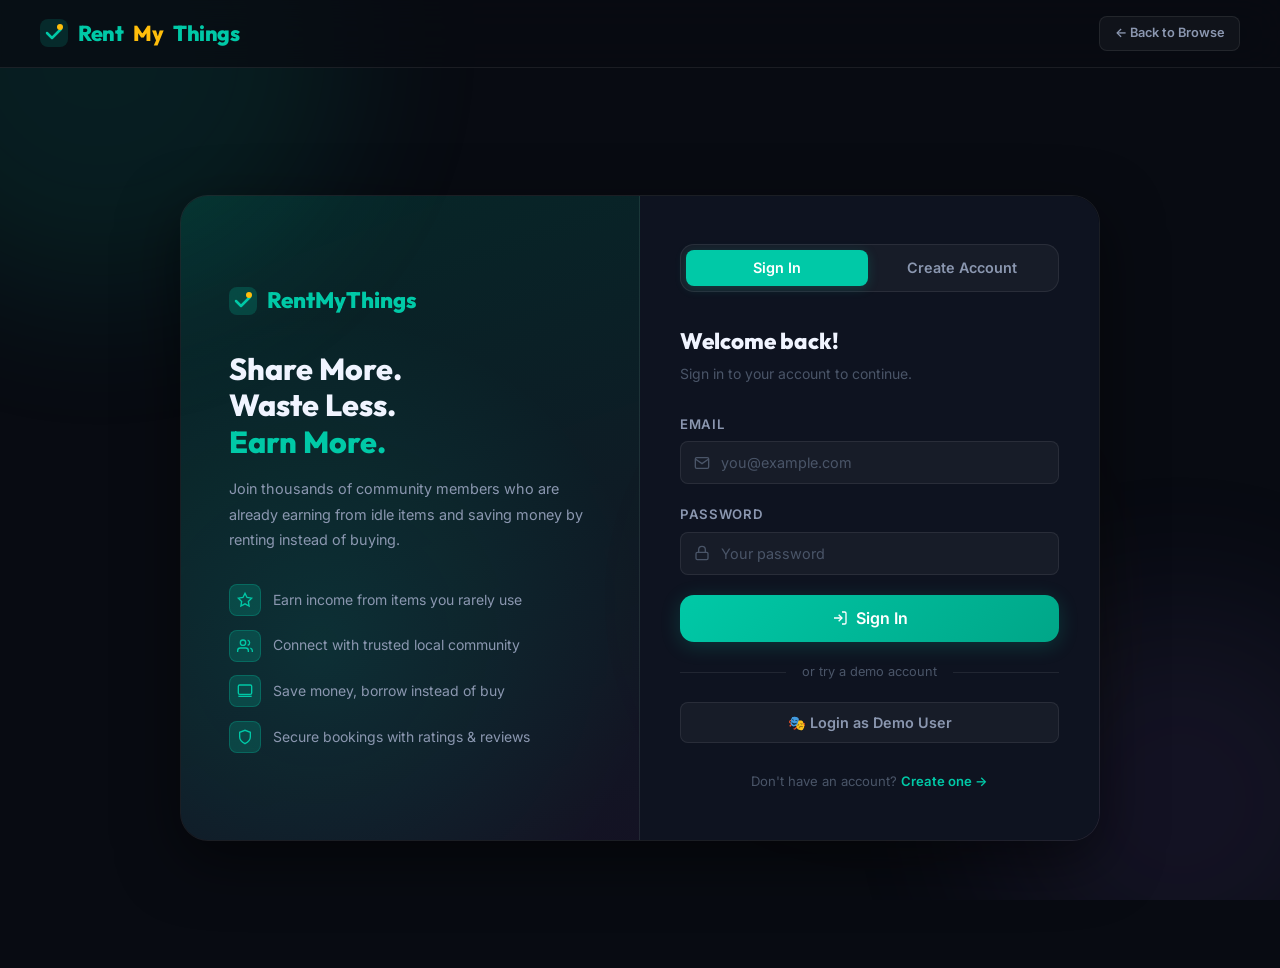
==== add-item.html @ c060cdc6 "add files" ====
<!DOCTYPE html>
<html lang="en">

<head>
    <meta charset="UTF-8" />
    <meta name="viewport" content="width=device-width,initial-scale=1.0" />
    <title>List an Item – RentMyThings</title>
    <meta name="description"
        content="List your item for rent on RentMyThings and start earning money from things you rarely use." />
    <link rel="stylesheet" href="main.css" />
    <style>
        .add-layout {
            display: grid;
            grid-template-columns: 1fr 340px;
            gap: 2.5rem;
            max-width: 1100px;
            margin: 0 auto;
            padding: 3rem 2.5rem;
            position: relative;
            z-index: 1;
        }

        .add-form-card {
            background: var(--bg-surface);
            border: 1px solid var(--border);
            border-radius: var(--radius-xl);
            padding: 2.5rem;
        }

        .form-section-title {
            font-family: 'Outfit', sans-serif;
            font-size: 1.1rem;
            font-weight: 800;
            margin-bottom: 1.25rem;
            padding-bottom: .75rem;
            border-bottom: 1px solid var(--border);
            display: flex;
            align-items: center;
            gap: .6rem;
        }

        .form-row {
            display: grid;
            grid-template-columns: 1fr 1fr;
            gap: 1rem;
        }

        /* Image upload */
        .upload-zone {
            border: 2px dashed var(--border);
            border-radius: var(--radius-lg);
            padding: 2.5rem;
            text-align: center;
            cursor: pointer;
            transition: var(--transition);
            background: rgba(255, 255, 255, .02);
        }

        .upload-zone:hover,
        .upload-zone.dragover {
            border-color: var(--primary);
            background: var(--primary-glow);
        }

        .upload-zone-icon {
            font-size: 2.5rem;
            margin-bottom: .75rem;
        }

        .upload-zone p {
            font-size: .875rem;
            color: var(--text-secondary);
            margin-bottom: .5rem;
        }

        .upload-zone span {
            font-size: .75rem;
            color: var(--text-muted);
        }

        #preview-img {
            width: 100%;
            height: 220px;
            object-fit: cover;
            border-radius: var(--radius-lg);
            border: 1px solid var(--border);
            margin-top: 1rem;
            display: none;
        }

        /* Tips sidebar */
        .tips-card {
            background: var(--bg-surface);
            border: 1px solid var(--border);
            border-radius: var(--radius-xl);
            padding: 1.75rem;
            position: sticky;
            top: 88px;
        }

        .tip-item {
            display: flex;
            gap: 1rem;
            align-items: flex-start;
            padding: .85rem 0;
            border-bottom: 1px solid var(--border);
        }

        .tip-item:last-child {
            border-bottom: none;
        }

        .tip-num {
            width: 28px;
            height: 28px;
            border-radius: 50%;
            background: var(--primary-glow);
            border: 1px solid rgba(0, 201, 167, .25);
            display: flex;
            align-items: center;
            justify-content: center;
            font-size: .75rem;
            font-weight: 800;
            color: var(--primary);
            flex-shrink: 0;
        }

        .tip-text strong {
            display: block;
            font-size: .875rem;
            margin-bottom: .2rem;
        }

        .tip-text span {
            font-size: .8rem;
            color: var(--text-muted);
        }

        .char-count {
            font-size: .75rem;
            color: var(--text-muted);
            text-align: right;
        }

        @media(max-width:900px) {
            .add-layout {
                grid-template-columns: 1fr
            }

            .tips-card {
                position: static
            }
        }

        @media(max-width:560px) {
            .form-row {
                grid-template-columns: 1fr
            }
        }
    </style>
</head>

<body>
    <div class="page-loader" id="page-loader">
        <div class="loader-ring"></div>
    </div>
    <div class="bg-blobs"><span></span><span></span><span></span></div>

    <!-- Navbar -->
    <nav class="navbar" id="navbar">
        <a href="index.html" class="nav-logo">
            <svg width="28" height="28" viewBox="0 0 28 28" fill="none">
                <rect width="28" height="28" rx="8" fill="rgba(0,201,167,0.15)" />
                <path d="M7 14l5 5 9-9" stroke="#00c9a7" stroke-width="2.5" stroke-linecap="round"
                    stroke-linejoin="round" />
                <circle cx="20" cy="8" r="3" fill="#ffbe0b" />
            </svg>
            Rent<span class="logo-dot">My</span>Things
        </a>
        <div class="nav-links">
            <a href="index.html">Browse</a>
            <a href="add-item.html" class="active">List an Item</a>
            <a href="dashboard.html">Dashboard</a>
        </div>
        <div class="nav-actions">
            <button class="nav-user-pill hidden" id="nav-user-pill" onclick="window.location.href='/dashboard.html'">
                <div class="nav-avatar"><span id="nav-avatar-initial">?</span></div>
                <span id="nav-user-name">User</span>
            </button>
            <button class="btn btn-ghost btn-sm hidden" id="nav-logout-btn" onclick="Auth.logout()">Logout</button>
            <a href="auth.html" class="btn btn-primary btn-sm" id="nav-login-btn">Sign In</a>
            <button class="hamburger" id="nav-hamburger"><span></span><span></span><span></span></button>
        </div>
    </nav>
    <div class="mobile-menu hidden" id="mobile-menu">
        <a href="index.html">Browse</a><a href="add-item.html">List an Item</a><a href="dashboard.html">Dashboard</a>
        <div style="height:1px;background:var(--border);margin:.5rem 0"></div>
        <a href="auth.html" id="mobile-login">Sign In</a>
        <button class="hidden" id="mobile-logout" onclick="Auth.logout()">Logout</button>
    </div>

    <!-- Page header -->
    <div style="position:relative;z-index:1;padding:3rem 2.5rem 0;max-width:1100px;margin:0 auto">
        <span class="section-label">Create Listing</span>
        <h1 class="section-title">List Your Item for <span class="highlight">Rent</span></h1>
        <p style="color:var(--text-secondary);margin-top:.5rem;font-size:.95rem">Fill in the details below to list your
            item and start earning.</p>
    </div>

    <div class="add-layout">
        <!-- Form -->
        <div class="add-form-card">
            <form id="add-item-form" onsubmit="handleSubmit(event)" novalidate>

                <!-- Basic Info -->
                <div class="form-section-title">
                    <svg width="18" height="18" viewBox="0 0 24 24" fill="none" stroke="var(--primary)"
                        stroke-width="2">
                        <circle cx="12" cy="12" r="10" />
                        <line x1="12" y1="8" x2="12" y2="12" />
                        <line x1="12" y1="16" x2="12.01" y2="16" />
                    </svg>
                    Basic Information
                </div>
                <div style="display:flex;flex-direction:column;gap:1.25rem;margin-bottom:2rem">
                    <div class="form-group">
                        <label class="form-label">Item Title *</label>
                        <input type="text" class="form-input" id="f-title"
                            placeholder="e.g. Sony A7III Camera with 50mm Lens" required maxlength="80"
                            oninput="document.getElementById('title-count').textContent = this.value.length + '/80'" />
                        <div class="char-count"><span id="title-count">0/80</span></div>
                    </div>
                    <div class="form-group">
                        <label class="form-label">Description *</label>
                        <textarea class="form-textarea" id="f-desc"
                            placeholder="Describe your item in detail — condition, included accessories, any restrictions on use…"
                            required maxlength="500"
                            oninput="document.getElementById('desc-count').textContent = this.value.length + '/500'"
                            style="min-height:130px"></textarea>
                        <div class="char-count"><span id="desc-count">0/500</span></div>
                    </div>
                    <div class="form-row">
                        <div class="form-group">
                            <label class="form-label">Category *</label>
                            <select class="form-select" id="f-category" required>
                                <option value="">Choose category…</option>
                                <option value="cameras">📸 Cameras</option>
                                <option value="tools">🔧 Power Tools</option>
                                <option value="camping">⛺ Camping Gear</option>
                                <option value="electronics">🎮 Electronics</option>
                                <option value="sports">🚴 Sports</option>
                                <option value="music">🎸 Music</option>
                                <option value="vehicles">🚗 Vehicles</option>
                                <option value="kitchen">🍳 Kitchen</option>
                            </select>
                        </div>
                        <div class="form-group">
                            <label class="form-label">Condition *</label>
                            <select class="form-select" id="f-condition" required>
                                <option value="">Select condition…</option>
                                <option value="Excellent">🌟 Excellent – Like new</option>
                                <option value="Good">👍 Good – Minor wear</option>
                                <option value="Fair">⚠️ Fair – Visible wear but functional</option>
                            </select>
                        </div>
                    </div>
                </div>

                <!-- Pricing & Location -->
                <div class="form-section-title">
                    <svg width="18" height="18" viewBox="0 0 24 24" fill="none" stroke="var(--primary)"
                        stroke-width="2">
                        <line x1="12" y1="1" x2="12" y2="23" />
                        <path d="M17 5H9.5a3.5 3.5 0 0 0 0 7h5a3.5 3.5 0 0 1 0 7H6" />
                    </svg>
                    Pricing & Location
                </div>
                <div style="display:flex;flex-direction:column;gap:1.25rem;margin-bottom:2rem">
                    <div class="form-row">
                        <div class="form-group">
                            <label class="form-label">Rental Price per Day (₹) *</label>
                            <input type="number" class="form-input" id="f-price" placeholder="e.g. 500" min="1"
                                required />
                            <span class="form-hint">Set a competitive daily rate. You can always change it later.</span>
                        </div>
                        <div class="form-group">
                            <label class="form-label">Your Location *</label>
                            <input type="text" class="form-input" id="f-location"
                                placeholder="City or area (e.g. Bangalore)" required />
                        </div>
                    </div>
                </div>

                <!-- Image -->
                <div class="form-section-title">
                    <svg width="18" height="18" viewBox="0 0 24 24" fill="none" stroke="var(--primary)"
                        stroke-width="2">
                        <rect x="3" y="3" width="18" height="18" rx="2" />
                        <circle cx="8.5" cy="8.5" r="1.5" />
                        <polyline points="21 15 16 10 5 21" />
                    </svg>
                    Item Photo
                </div>
                <div class="upload-zone" id="upload-zone" onclick="document.getElementById('f-image').click()"
                    ondragover="e=>{e.preventDefault();this.classList.add('dragover')}"
                    ondragleave="this.classList.remove('dragover')" ondrop="handleDrop(event)">
                    <div class="upload-zone-icon">📷</div>
                    <p><strong>Click to upload</strong> or drag and drop</p>
                    <span>PNG, JPG, WEBP up to 5MB</span>
                </div>
                <input type="file" id="f-image" accept="image/*" style="display:none"
                    onchange="handleImageSelect(event)" />
                <img id="preview-img" alt="Preview" />

                <!-- Or use URL -->
                <div style="margin-top:1rem">
                    <div class="form-group">
                        <label class="form-label">Or paste an image URL</label>
                        <input type="url" class="form-input" id="f-image-url" placeholder="https://…"
                            oninput="previewFromUrl(this.value)" />
                    </div>
                </div>

                <div style="margin-top:2rem;display:flex;gap:1rem;align-items:center;flex-wrap:wrap">
                    <button type="submit" class="btn btn-primary btn-lg" id="submit-btn">
                        <svg width="18" height="18" viewBox="0 0 24 24" fill="none" stroke="currentColor"
                            stroke-width="2">
                            <path d="M22 11.08V12a10 10 0 1 1-5.93-9.14" />
                            <polyline points="22 4 12 14.01 9 11.01" />
                        </svg>
                        Publish Listing
                    </button>
                    <a href="index.html" class="btn btn-ghost">Cancel</a>
                </div>
            </form>
        </div>

        <!-- Tips sidebar -->
        <div class="tips-card">
            <h3 style="font-family:'Outfit',sans-serif;font-size:1.1rem;font-weight:800;margin-bottom:1rem">
                💡 Tips for Great Listings
            </h3>
            <div class="tip-item">
                <div class="tip-num">1</div>
                <div class="tip-text"><strong>Add a clear photo</strong><span>Items with high-quality photos get 3× more
                        bookings.</span></div>
            </div>
            <div class="tip-item">
                <div class="tip-num">2</div>
                <div class="tip-text"><strong>Describe thoroughly</strong><span>Include all accessories, usage notes and
                        any restrictions.</span></div>
            </div>
            <div class="tip-item">
                <div class="tip-num">3</div>
                <div class="tip-text"><strong>Price competitively</strong><span>Aim for 3–5% of the item's market value
                        per day.</span></div>
            </div>
            <div class="tip-item">
                <div class="tip-num">4</div>
                <div class="tip-text"><strong>Keep location accurate</strong><span>Renters search by city — be specific
                        about your area.</span></div>
            </div>
            <div class="tip-item">
                <div class="tip-num">5</div>
                <div class="tip-text"><strong>Respond quickly</strong><span>Owners who respond within 1 hour get more
                        bookings.</span></div>
            </div>

            <div class="divider"></div>
            <div
                style="background:var(--primary-glow);border:1px solid rgba(0,201,167,.2);border-radius:var(--radius-md);padding:1rem;font-size:.8rem;color:var(--text-secondary)">
                <strong style="color:var(--primary);display:block;margin-bottom:.35rem">💰 Earning Potential</strong>
                A camera rented 3 days/month at ₹800/day earns ₹28,800/year!
            </div>
        </div>
    </div>

    <div id="toast-container"></div>
    <script src="utils.js"></script>
    <script>
        document.addEventListener('DOMContentLoaded', () => {
            initNavbar();
            if (!Auth.isLoggedIn()) { window.location.href = '/auth.html?redirect=/add-item.html'; return; }

            // Prefill location if user has profile
            const user = Auth.getUser();
            setTimeout(hideLoader, 300);
        });

        function handleImageSelect(e) {
            const file = e.target.files[0];
            if (!file) return;
            const reader = new FileReader();
            reader.onload = ev => {
                const img = document.getElementById('preview-img');
                img.src = ev.target.result;
                img.style.display = 'block';
            };
            reader.readAsDataURL(file);
        }

        function handleDrop(e) {
            e.preventDefault();
            document.getElementById('upload-zone').classList.remove('dragover');
            const file = e.dataTransfer.files[0];
            if (!file || !file.type.startsWith('image/')) { toast('Please drop an image file', 'warning'); return; }
            const reader = new FileReader();
            reader.onload = ev => {
                const img = document.getElementById('preview-img');
                img.src = ev.target.result;
                img.style.display = 'block';
            };
            reader.readAsDataURL(file);
        }

        function previewFromUrl(url) {
            const img = document.getElementById('preview-img');
            if (!url) { img.style.display = 'none'; return; }
            img.src = url;
            img.style.display = 'block';
            img.onerror = () => { img.style.display = 'none'; };
        }

        function handleSubmit(e) {
            e.preventDefault();
            const title = document.getElementById('f-title').value.trim();
            const desc = document.getElementById('f-desc').value.trim();
            const category = document.getElementById('f-category').value;
            const condition = document.getElementById('f-condition').value;
            const price = parseInt(document.getElementById('f-price').value);
            const location = document.getElementById('f-location').value.trim();
            const imgUrl = document.getElementById('f-image-url').value.trim() ||
                document.getElementById('preview-img').src ||
                'https://images.unsplash.com/photo-1558618666-fcd25c85cd64?w=600&q=80';
            const previewVisible = document.getElementById('preview-img').style.display !== 'none';

            if (!title || !desc || !category || !condition || !price || !location) {
                toast('Please fill in all required fields', 'warning'); return;
            }

            const btn = document.getElementById('submit-btn');
            btn.disabled = true; btn.textContent = 'Publishing…';

            const user = Auth.getUser();
            setTimeout(() => {
                MockDB.createItem({
                    owner_id: user._id,
                    title, description: desc, category, condition,
                    price_per_day: price, location,
                    image_url: previewVisible ? document.getElementById('preview-img').src : (imgUrl || 'https://images.unsplash.com/photo-1558618666-fcd25c85cd64?w=600&q=80')
                });
                toast('Your listing is live! 🎉', 'success');
                setTimeout(() => { window.location.href = '/dashboard.html'; }, 1000);
            }, 700);
        }
    </script>
</body>

</html>
---- main.css ----
/* ====================================================
   RentMyThings – Global Design System
   Dark Mode | Glassmorphism | Teal + Amber
   ==================================================== */

@import url('https://fonts.googleapis.com/css2?family=Inter:wght@300;400;500;600;700;800;900&family=Outfit:wght@400;600;700;800&display=swap');

:root {
  --bg-base:        #080b12;
  --bg-surface:     #0e1320;
  --bg-card:        rgba(255,255,255,0.04);
  --bg-card-hover:  rgba(255,255,255,0.07);
  --border:         rgba(255,255,255,0.08);
  --border-hover:   rgba(0,201,167,0.4);
  --primary:        #00c9a7;
  --primary-dark:   #00a688;
  --primary-glow:   rgba(0,201,167,0.2);
  --secondary:      #ffbe0b;
  --secondary-dark: #e5a800;
  --accent:         #7c5cbf;
  --text-primary:   #f0f4ff;
  --text-secondary: #8b97b0;
  --text-muted:     #4a5568;
  --success:        #22c55e;
  --warning:        #f59e0b;
  --danger:         #ef4444;
  --info:           #3b82f6;
  --radius-sm:      8px;
  --radius-md:      14px;
  --radius-lg:      20px;
  --radius-xl:      28px;
  --radius-full:    9999px;
  --shadow-glow:    0 0 30px rgba(0,201,167,0.15);
  --shadow-card:    0 8px 32px rgba(0,0,0,0.4);
  --shadow-float:   0 20px 60px rgba(0,0,0,0.5);
  --transition:     0.25s cubic-bezier(0.4,0,0.2,1);
  --transition-slow:0.4s cubic-bezier(0.4,0,0.2,1);
}

*,*::before,*::after{box-sizing:border-box;margin:0;padding:0}
html{scroll-behavior:smooth}
body{font-family:'Inter',sans-serif;background:var(--bg-base);color:var(--text-primary);line-height:1.6;min-height:100vh;overflow-x:hidden}
a{text-decoration:none;color:inherit}
img{display:block;max-width:100%;object-fit:cover}
button{cursor:pointer;border:none;outline:none;font-family:'Inter',sans-serif}
input,textarea,select{font-family:'Inter',sans-serif;outline:none}
ul,ol{list-style:none}

::-webkit-scrollbar{width:6px}
::-webkit-scrollbar-track{background:var(--bg-surface)}
::-webkit-scrollbar-thumb{background:var(--primary);border-radius:999px}

/* Background blobs */
.bg-blobs{position:fixed;inset:0;z-index:0;pointer-events:none;overflow:hidden}
.bg-blobs span{position:absolute;border-radius:50%;filter:blur(80px);opacity:.1;animation:blobFloat 12s ease-in-out infinite alternate}
.bg-blobs span:nth-child(1){width:500px;height:500px;background:var(--primary);top:-200px;left:-150px}
.bg-blobs span:nth-child(2){width:400px;height:400px;background:var(--accent);bottom:-100px;right:-100px;animation-delay:-4s}
.bg-blobs span:nth-child(3){width:300px;height:300px;background:var(--secondary);top:50%;right:20%;animation-delay:-8s}
@keyframes blobFloat{0%{transform:translate(0,0) scale(1)}100%{transform:translate(30px,40px) scale(1.1)}}

/* Navbar */
.navbar{position:sticky;top:0;z-index:100;display:flex;align-items:center;justify-content:space-between;padding:0 2.5rem;height:68px;background:rgba(8,11,18,.75);backdrop-filter:blur(20px);border-bottom:1px solid var(--border);transition:var(--transition)}
.navbar.scrolled{background:rgba(8,11,18,.95);box-shadow:var(--shadow-card)}
.nav-logo{display:flex;align-items:center;gap:10px;font-family:'Outfit',sans-serif;font-size:1.35rem;font-weight:800;color:var(--primary);letter-spacing:-.5px}
.logo-dot{color:var(--secondary)}
.nav-links{display:flex;align-items:center;gap:.25rem}
.nav-links a,.nav-links button{padding:.5rem 1rem;color:var(--text-secondary);font-size:.9rem;font-weight:500;border-radius:var(--radius-sm);transition:var(--transition);background:transparent}
.nav-links a:hover,.nav-links button:hover{color:var(--text-primary);background:var(--bg-card)}
.nav-links a.active{color:var(--primary)}
.nav-actions{display:flex;align-items:center;gap:.75rem}
.nav-user-pill{display:flex;align-items:center;gap:.6rem;padding:.35rem 1rem .35rem .35rem;background:var(--bg-card);border:1px solid var(--border);border-radius:var(--radius-full);font-size:.875rem;font-weight:500;cursor:pointer;transition:var(--transition)}
.nav-user-pill:hover{border-color:var(--border-hover);background:var(--bg-card-hover)}
.nav-avatar{width:32px;height:32px;border-radius:50%;background:linear-gradient(135deg,var(--primary),var(--accent));display:flex;align-items:center;justify-content:center;font-weight:700;font-size:.85rem;color:#fff;overflow:hidden;flex-shrink:0}
.nav-avatar img{width:100%;height:100%;object-fit:cover}
.hamburger{display:none;flex-direction:column;gap:5px;background:none;padding:4px}
.hamburger span{width:24px;height:2px;background:var(--text-primary);border-radius:2px;transition:var(--transition)}

/* Buttons */
.btn{display:inline-flex;align-items:center;justify-content:center;gap:.5rem;padding:.65rem 1.5rem;font-size:.9rem;font-weight:600;border-radius:var(--radius-sm);transition:var(--transition);white-space:nowrap;position:relative;overflow:hidden}
.btn-primary{background:linear-gradient(135deg,var(--primary),var(--primary-dark));color:#fff;box-shadow:0 4px 20px var(--primary-glow)}
.btn-primary:hover{box-shadow:0 6px 30px rgba(0,201,167,.35);transform:translateY(-1px)}
.btn-secondary{background:linear-gradient(135deg,var(--secondary),var(--secondary-dark));color:#000;box-shadow:0 4px 20px rgba(255,190,11,.2)}
.btn-secondary:hover{transform:translateY(-1px)}
.btn-outline{background:transparent;color:var(--primary);border:1px solid var(--primary)}
.btn-outline:hover{background:var(--primary-glow);transform:translateY(-1px)}
.btn-ghost{background:var(--bg-card);color:var(--text-secondary);border:1px solid var(--border)}
.btn-ghost:hover{color:var(--text-primary);border-color:var(--border-hover);background:var(--bg-card-hover)}
.btn-danger{background:rgba(239,68,68,.15);color:var(--danger);border:1px solid rgba(239,68,68,.3)}
.btn-danger:hover{background:rgba(239,68,68,.25)}
.btn-sm{padding:.4rem .9rem;font-size:.8rem}
.btn-lg{padding:.85rem 2rem;font-size:1rem;border-radius:var(--radius-md)}
.btn-icon{padding:.6rem;border-radius:var(--radius-sm)}
.btn[disabled]{opacity:.45;cursor:not-allowed}

/* Cards */
.card{background:var(--bg-card);border:1px solid var(--border);border-radius:var(--radius-lg);backdrop-filter:blur(12px);transition:var(--transition)}
.card:hover{border-color:rgba(255,255,255,.14);background:var(--bg-card-hover)}
.card-glow:hover{box-shadow:var(--shadow-glow);border-color:var(--border-hover)}

/* Forms */
.form-group{display:flex;flex-direction:column;gap:.4rem}
.form-label{font-size:.825rem;font-weight:600;color:var(--text-secondary);text-transform:uppercase;letter-spacing:.05em}
.form-input,.form-select,.form-textarea{width:100%;padding:.75rem 1rem;background:rgba(255,255,255,.04);border:1px solid var(--border);border-radius:var(--radius-sm);color:var(--text-primary);font-size:.9rem;transition:var(--transition)}
.form-input:focus,.form-select:focus,.form-textarea:focus{border-color:var(--primary);background:rgba(0,201,167,.05);box-shadow:0 0 0 3px var(--primary-glow)}
.form-input::placeholder{color:var(--text-muted)}
.form-select{appearance:none;cursor:pointer}
.form-select option{background:var(--bg-surface);color:var(--text-primary)}
.form-textarea{resize:vertical;min-height:110px}
.form-error{font-size:.8rem;color:var(--danger);margin-top:.2rem}
.form-hint{font-size:.8rem;color:var(--text-muted)}

/* Item Cards */
.item-card{background:var(--bg-card);border:1px solid var(--border);border-radius:var(--radius-lg);overflow:hidden;transition:var(--transition-slow);cursor:pointer;position:relative}
.item-card:hover{transform:translateY(-6px);border-color:var(--border-hover);box-shadow:0 20px 50px rgba(0,0,0,.5),var(--shadow-glow)}
.item-card-img-wrap{overflow:hidden;height:200px;position:relative}
.item-card-img{width:100%;height:200px;object-fit:cover;transition:var(--transition-slow)}
.item-card:hover .item-card-img{transform:scale(1.04)}
.item-card-badge{position:absolute;top:12px;left:12px;padding:.3rem .7rem;background:rgba(0,0,0,.65);backdrop-filter:blur(8px);border-radius:var(--radius-full);font-size:.72rem;font-weight:600;color:var(--primary);border:1px solid rgba(0,201,167,.3);text-transform:uppercase;letter-spacing:.05em}
.item-card-body{padding:1.2rem}
.item-card-title{font-size:1rem;font-weight:700;color:var(--text-primary);margin-bottom:.4rem;white-space:nowrap;overflow:hidden;text-overflow:ellipsis}
.item-card-meta{display:flex;align-items:center;gap:.5rem;font-size:.8rem;color:var(--text-secondary);margin-bottom:.8rem}
.item-card-footer{display:flex;align-items:center;justify-content:space-between;padding-top:.8rem;border-top:1px solid var(--border)}
.item-price{font-family:'Outfit',sans-serif;font-size:1.15rem;font-weight:800;color:var(--secondary)}
.item-price span{font-size:.75rem;font-weight:400;color:var(--text-secondary)}

/* Stars & ratings */
.stars{display:flex;align-items:center;gap:2px}
.star-filled{color:var(--secondary)}
.star-empty{color:var(--text-muted)}
.rating-count{font-size:.78rem;color:var(--text-muted);margin-left:4px}

/* Badges */
.badge{display:inline-flex;align-items:center;gap:4px;padding:.25rem .7rem;border-radius:var(--radius-full);font-size:.75rem;font-weight:600;text-transform:uppercase;letter-spacing:.05em}
.badge-primary{background:var(--primary-glow);color:var(--primary);border:1px solid rgba(0,201,167,.25)}
.badge-secondary{background:rgba(255,190,11,.15);color:var(--secondary);border:1px solid rgba(255,190,11,.25)}
.badge-success{background:rgba(34,197,94,.12);color:var(--success);border:1px solid rgba(34,197,94,.25)}
.badge-danger{background:rgba(239,68,68,.12);color:var(--danger);border:1px solid rgba(239,68,68,.25)}
.badge-warning{background:rgba(245,158,11,.12);color:var(--warning);border:1px solid rgba(245,158,11,.25)}
.badge-muted{background:rgba(255,255,255,.05);color:var(--text-secondary);border:1px solid var(--border)}

/* Sections & layout */
.section{padding:5rem 2.5rem;position:relative;z-index:1}
.section-sm{padding:3rem 2.5rem}
.container{max-width:1200px;margin:0 auto}
.section-header{text-align:center;margin-bottom:3rem}
.section-label{display:inline-block;font-size:.78rem;font-weight:700;color:var(--primary);text-transform:uppercase;letter-spacing:.12em;margin-bottom:.75rem}
.section-title{font-family:'Outfit',sans-serif;font-size:clamp(1.8rem,3vw,2.4rem);font-weight:800;line-height:1.2;margin-bottom:.75rem}
.section-title .highlight{background:linear-gradient(135deg,var(--primary),var(--secondary));-webkit-background-clip:text;-webkit-text-fill-color:transparent;background-clip:text}
.section-sub{color:var(--text-secondary);font-size:1.05rem;max-width:560px;margin:0 auto}
.grid-2{display:grid;grid-template-columns:repeat(2,1fr);gap:1.5rem}
.grid-3{display:grid;grid-template-columns:repeat(3,1fr);gap:1.5rem}
.grid-4{display:grid;grid-template-columns:repeat(4,1fr);gap:1.5rem}
.grid-auto{display:grid;grid-template-columns:repeat(auto-fill,minmax(280px,1fr));gap:1.5rem}
.divider{height:1px;background:linear-gradient(to right,transparent,var(--border),transparent);margin:2rem 0}

/* Tabs */
.tabs{display:flex;gap:.25rem;background:var(--bg-card);border:1px solid var(--border);border-radius:var(--radius-md);padding:.3rem}
.tab-btn{flex:1;padding:.6rem 1rem;background:transparent;color:var(--text-secondary);font-size:.875rem;font-weight:600;border-radius:var(--radius-sm);transition:var(--transition);white-space:nowrap}
.tab-btn:hover{color:var(--text-primary);background:rgba(255,255,255,.05)}
.tab-btn.active{background:var(--primary);color:#fff;box-shadow:0 2px 12px var(--primary-glow)}
.tab-panel{display:none}
.tab-panel.active{display:block;animation:fadeIn .3s ease}
@keyframes fadeIn{from{opacity:0;transform:translateY(8px)}to{opacity:1;transform:translateY(0)}}

/* Toast */
#toast-container{position:fixed;bottom:2rem;right:2rem;display:flex;flex-direction:column;gap:.75rem;z-index:9999;pointer-events:none}
.toast{display:flex;align-items:center;gap:.75rem;padding:.9rem 1.25rem;background:var(--bg-surface);border:1px solid var(--border);border-radius:var(--radius-md);backdrop-filter:blur(20px);box-shadow:var(--shadow-float);font-size:.875rem;font-weight:500;min-width:280px;pointer-events:all;animation:toastIn .35s cubic-bezier(.4,0,.2,1)}
.toast.out{animation:toastOut .35s cubic-bezier(.4,0,.2,1) forwards}
.toast-success{border-left:3px solid var(--success)}
.toast-error{border-left:3px solid var(--danger)}
.toast-info{border-left:3px solid var(--info)}
.toast-warning{border-left:3px solid var(--warning)}
@keyframes toastIn{from{opacity:0;transform:translateX(40px)}to{opacity:1;transform:translateX(0)}}
@keyframes toastOut{to{opacity:0;transform:translateX(40px)}}

/* Modal */
.modal-backdrop{position:fixed;inset:0;z-index:1000;background:rgba(0,0,0,.75);backdrop-filter:blur(6px);display:flex;align-items:center;justify-content:center;padding:1rem;animation:fadeIn .2s ease}
.modal-backdrop.hidden{display:none}
.modal{background:var(--bg-surface);border:1px solid var(--border);border-radius:var(--radius-xl);padding:2rem;width:100%;max-width:480px;box-shadow:var(--shadow-float);animation:slideUp .3s cubic-bezier(.4,0,.2,1)}
@keyframes slideUp{from{opacity:0;transform:translateY(30px)}to{opacity:1;transform:translateY(0)}}
.modal-header{display:flex;align-items:center;justify-content:space-between;margin-bottom:1.5rem}
.modal-title{font-family:'Outfit',sans-serif;font-size:1.3rem;font-weight:700}
.modal-close{background:var(--bg-card);border:1px solid var(--border);color:var(--text-secondary);width:32px;height:32px;border-radius:50%;display:flex;align-items:center;justify-content:center;transition:var(--transition)}
.modal-close:hover{color:var(--text-primary);background:rgba(255,255,255,.1)}

/* Avatar */
.avatar{border-radius:50%;object-fit:cover;background:linear-gradient(135deg,var(--primary),var(--accent));display:flex;align-items:center;justify-content:center;font-weight:700;color:#fff;flex-shrink:0}
.avatar-sm{width:36px;height:36px;font-size:.9rem}
.avatar-md{width:48px;height:48px;font-size:1.1rem}
.avatar-lg{width:72px;height:72px;font-size:1.5rem}
.avatar-xl{width:100px;height:100px;font-size:2rem}

/* Skeleton */
.skeleton{background:linear-gradient(90deg,var(--bg-card) 25%,rgba(255,255,255,.07) 50%,var(--bg-card) 75%);background-size:200% 100%;animation:skeleton 1.4s ease infinite;border-radius:var(--radius-sm)}
@keyframes skeleton{0%{background-position:200% 0}100%{background-position:-200% 0}}

/* Empty state */
.empty-state{text-align:center;padding:4rem 2rem;display:flex;flex-direction:column;align-items:center;gap:1rem}
.empty-state svg{opacity:.25}
.empty-state h3{font-size:1.1rem;font-weight:600;color:var(--text-secondary)}
.empty-state p{font-size:.875rem;color:var(--text-muted);max-width:300px}

/* Footer */
.footer{position:relative;z-index:1;background:var(--bg-surface);border-top:1px solid var(--border);padding:3rem 2.5rem}
.footer-grid{display:grid;grid-template-columns:2fr 1fr 1fr 1fr;gap:3rem;max-width:1200px;margin:0 auto}
.footer-brand p{color:var(--text-secondary);font-size:.875rem;margin-top:.75rem;max-width:260px}
.footer-col h4{font-weight:700;font-size:.875rem;text-transform:uppercase;letter-spacing:.08em;color:var(--text-secondary);margin-bottom:1rem}
.footer-col a{display:block;color:var(--text-muted);font-size:.875rem;margin-bottom:.6rem;transition:var(--transition)}
.footer-col a:hover{color:var(--primary);padding-left:4px}
.footer-bottom{max-width:1200px;margin:2rem auto 0;padding-top:1.5rem;border-top:1px solid var(--border);display:flex;align-items:center;justify-content:space-between;font-size:.8rem;color:var(--text-muted)}

/* Page loader */
.page-loader{position:fixed;inset:0;z-index:9999;background:var(--bg-base);display:flex;align-items:center;justify-content:center;transition:opacity .4s ease}
.page-loader.hidden{opacity:0;pointer-events:none}
.loader-ring{width:48px;height:48px;border:3px solid var(--border);border-top-color:var(--primary);border-radius:50%;animation:spin .8s linear infinite}
@keyframes spin{to{transform:rotate(360deg)}}

/* Search bar */
.search-bar{display:flex;align-items:stretch;background:rgba(255,255,255,.05);border:1px solid var(--border);border-radius:var(--radius-lg);overflow:hidden;transition:var(--transition)}
.search-bar:focus-within{border-color:var(--primary);box-shadow:0 0 0 3px var(--primary-glow)}
.search-bar input,.search-bar select{background:transparent;border:none;padding:.85rem 1rem;color:var(--text-primary);font-size:.9rem}
.search-bar .divider-v{width:1px;background:var(--border);align-self:stretch;margin:.5rem 0}
.search-bar input{flex:1;min-width:0}
.search-bar select{color:var(--text-secondary);min-width:140px;cursor:pointer}
.search-bar select option{background:var(--bg-surface)}
.search-bar .search-btn{background:var(--primary);color:#fff;font-weight:600;font-size:.9rem;padding:0 1.5rem;transition:var(--transition);display:flex;align-items:center;gap:.5rem}
.search-bar .search-btn:hover{background:var(--primary-dark)}

/* Status pills */
.status-pill{display:inline-flex;align-items:center;gap:5px;padding:.3rem .8rem;border-radius:var(--radius-full);font-size:.75rem;font-weight:700;text-transform:uppercase;letter-spacing:.05em}
.status-pill::before{content:'';width:6px;height:6px;border-radius:50%}
.status-pending{background:rgba(245,158,11,.12);color:var(--warning)}
.status-pending::before{background:var(--warning)}
.status-approved{background:rgba(34,197,94,.12);color:var(--success)}
.status-approved::before{background:var(--success)}
.status-rejected{background:rgba(239,68,68,.12);color:var(--danger)}
.status-rejected::before{background:var(--danger)}
.status-completed{background:rgba(59,130,246,.12);color:var(--info)}
.status-completed::before{background:var(--info)}

/* Utility */
.hidden{display:none!important}
.sr-only{position:absolute;width:1px;height:1px;overflow:hidden;clip:rect(0,0,0,0)}
.flex{display:flex}
.flex-col{display:flex;flex-direction:column}
.items-center{align-items:center}
.justify-between{justify-content:space-between}
.justify-center{justify-content:center}
.gap-1{gap:.5rem}.gap-2{gap:1rem}.gap-3{gap:1.5rem}
.w-full{width:100%}
.text-center{text-align:center}
.text-primary-color{color:var(--primary)!important}
.text-secondary-color{color:var(--secondary)!important}
.text-muted{color:var(--text-muted)!important}
.font-bold{font-weight:700}
.mt-1{margin-top:.5rem}.mt-2{margin-top:1rem}.mt-3{margin-top:1.5rem}.mt-4{margin-top:2rem}
.mb-1{margin-bottom:.5rem}.mb-2{margin-bottom:1rem}.mb-3{margin-bottom:1.5rem}
.p-2{padding:1rem}.p-3{padding:1.5rem}.p-4{padding:2rem}
.rounded{border-radius:var(--radius-sm)}.rounded-lg{border-radius:var(--radius-lg)}
.overflow-hidden{overflow:hidden}
.truncate{white-space:nowrap;overflow:hidden;text-overflow:ellipsis}
.pointer{cursor:pointer}
.relative{position:relative}

/* Responsive */
@media(max-width:1024px){.grid-4{grid-template-columns:repeat(2,1fr)}.footer-grid{grid-template-columns:1fr 1fr;gap:2rem}}
@media(max-width:768px){
  .navbar{padding:0 1.25rem}
  .nav-links{display:none}
  .hamburger{display:flex}
  .mobile-menu{position:fixed;top:68px;left:0;right:0;z-index:99;background:rgba(8,11,18,.97);backdrop-filter:blur(20px);border-bottom:1px solid var(--border);padding:1.5rem;display:flex;flex-direction:column;gap:.5rem;animation:slideDown .25s ease}
  .mobile-menu a,.mobile-menu button{display:block;padding:.75rem 1rem;color:var(--text-secondary);font-size:.95rem;font-weight:500;border-radius:var(--radius-sm);transition:var(--transition);background:transparent;width:100%;text-align:left}
  .mobile-menu a:hover,.mobile-menu button:hover{color:var(--text-primary);background:var(--bg-card)}
  @keyframes slideDown{from{opacity:0;transform:translateY(-10px)}to{opacity:1;transform:translateY(0)}}
  .section{padding:3rem 1.25rem}
  .grid-2,.grid-3,.grid-4{grid-template-columns:1fr}
  .footer-grid{grid-template-columns:1fr;gap:1.5rem}
  .footer-bottom{flex-direction:column;gap:.5rem;text-align:center}
  .tabs{flex-wrap:wrap}
}
@media(max-width:480px){
  .search-bar{flex-direction:column;border-radius:var(--radius-md)}
  .search-bar .divider-v{display:none}
  .search-bar .search-btn{border-radius:0 0 var(--radius-md) var(--radius-md);padding:.85rem}
}
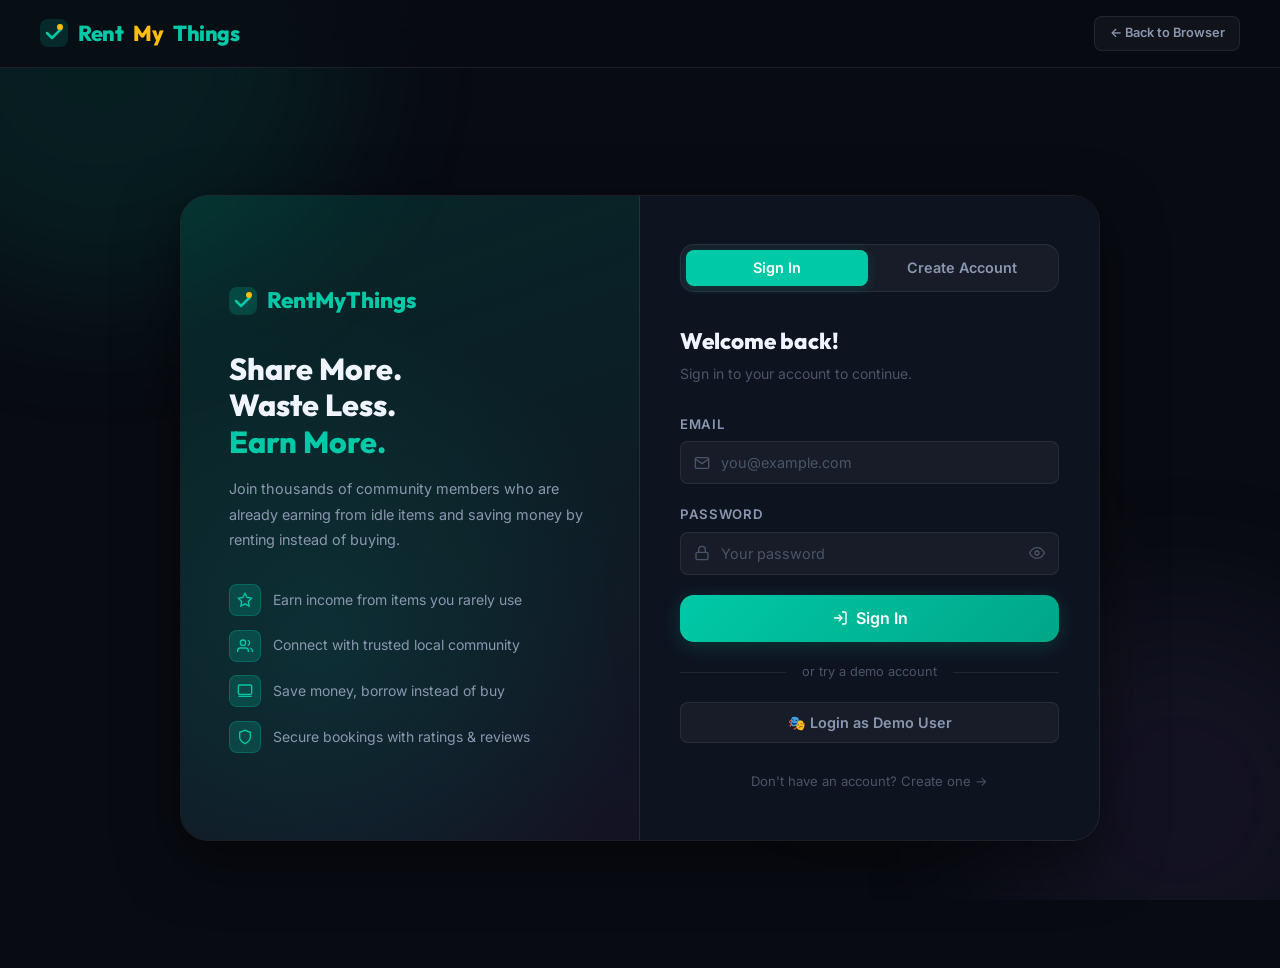
==== commit e2740b39: "Add request section" ====
--- a/add-item.html
+++ b/add-item.html
@@ -45,6 +45,45 @@
             gap: 1rem;
         }
 
+        /* Hide number input spinners */
+        input[type=number]::-webkit-inner-spin-button,
+        input[type=number]::-webkit-outer-spin-button { -webkit-appearance: none; margin: 0; }
+        input[type=number] { -moz-appearance: textfield; appearance: textfield; }
+
+        /* Rental type toggle */
+        .rental-type-toggle {
+            display: flex;
+            gap: .35rem;
+            background: var(--bg-card);
+            border: 1px solid var(--border);
+            border-radius: var(--radius-md);
+            padding: .3rem;
+            margin-bottom: 1rem;
+        }
+        .rental-type-btn {
+            flex: 1;
+            padding: .5rem .75rem;
+            background: transparent;
+            color: var(--text-secondary);
+            font-size: .82rem;
+            font-weight: 600;
+            border-radius: var(--radius-sm);
+            transition: var(--transition);
+            display: flex;
+            align-items: center;
+            justify-content: center;
+            gap: .4rem;
+        }
+        .rental-type-btn.active {
+            background: var(--primary);
+            color: #fff;
+            box-shadow: 0 2px 10px var(--primary-glow);
+        }
+        .rental-type-btn:not(.active):hover {
+            color: var(--text-primary);
+            background: rgba(255,255,255,.05);
+        }
+
         /* Image upload */
         .upload-zone {
             border: 2px dashed var(--border);
@@ -183,7 +222,7 @@
             <a href="dashboard.html">Dashboard</a>
         </div>
         <div class="nav-actions">
-            <button class="nav-user-pill hidden" id="nav-user-pill" onclick="window.location.href='/dashboard.html'">
+            <button class="nav-user-pill hidden" id="nav-user-pill" onclick="window.location.href='dashboard.html'">
                 <div class="nav-avatar"><span id="nav-avatar-initial">?</span></div>
                 <span id="nav-user-name">User</span>
             </button>
@@ -276,12 +315,25 @@
                     Pricing & Location
                 </div>
                 <div style="display:flex;flex-direction:column;gap:1.25rem;margin-bottom:2rem">
+                    <!-- Rental type toggle -->
+                    <div class="form-group">
+                        <label class="form-label">Rental Type *</label>
+                        <div class="rental-type-toggle">
+                            <button type="button" class="rental-type-btn active" id="type-daily" onclick="setRentalType('daily')">
+                                <svg width="14" height="14" viewBox="0 0 24 24" fill="none" stroke="currentColor" stroke-width="2"><rect x="3" y="4" width="18" height="18" rx="2"/><line x1="16" y1="2" x2="16" y2="6"/><line x1="8" y1="2" x2="8" y2="6"/><line x1="3" y1="10" x2="21" y2="10"/></svg>
+                                Per Day
+                            </button>
+                            <button type="button" class="rental-type-btn" id="type-hourly" onclick="setRentalType('hourly')">
+                                <svg width="14" height="14" viewBox="0 0 24 24" fill="none" stroke="currentColor" stroke-width="2"><circle cx="12" cy="12" r="10"/><polyline points="12 6 12 12 16 14"/></svg>
+                                Per Hour
+                            </button>
+                        </div>
+                    </div>
                     <div class="form-row">
                         <div class="form-group">
-                            <label class="form-label">Rental Price per Day (₹) *</label>
-                            <input type="number" class="form-input" id="f-price" placeholder="e.g. 500" min="1"
-                                required />
-                            <span class="form-hint">Set a competitive daily rate. You can always change it later.</span>
+                            <label class="form-label" id="price-label">Rental Price per Day (₹) *</label>
+                            <input type="number" class="form-input" id="f-price" placeholder="e.g. 500" min="1" required />
+                            <span class="form-hint" id="price-hint">Set a competitive daily rate. You can always change it later.</span>
                         </div>
                         <div class="form-group">
                             <label class="form-label">Your Location *</label>
@@ -378,12 +430,30 @@
     <div id="toast-container"></div>
     <script src="utils.js"></script>
     <script>
+        let rentalType = 'daily'; // 'daily' | 'hourly'
+
+        function setRentalType(type) {
+            rentalType = type;
+            document.getElementById('type-daily').classList.toggle('active', type === 'daily');
+            document.getElementById('type-hourly').classList.toggle('active', type === 'hourly');
+            const isHourly = type === 'hourly';
+            document.getElementById('price-label').textContent = isHourly ? 'Rental Price per Hour (₹) *' : 'Rental Price per Day (₹) *';
+            document.getElementById('f-price').placeholder = isHourly ? 'e.g. 150' : 'e.g. 500';
+            document.getElementById('price-hint').textContent = isHourly
+                ? 'Great for items rented for a few hours (tools, equipment, etc.)'
+                : 'Set a competitive daily rate. You can always change it later.';
+        }
+
         document.addEventListener('DOMContentLoaded', () => {
             initNavbar();
-            if (!Auth.isLoggedIn()) { window.location.href = '/auth.html?redirect=/add-item.html'; return; }
-
-            // Prefill location if user has profile
+            if (!Auth.isLoggedIn()) { window.location.href = 'auth.html?redirect=add-item.html'; return; }
+
+            // Prefill location if user has profile location
             const user = Auth.getUser();
+            const freshUser = MockDB.findUserById(user._id);
+            const loc = freshUser?.location || user?.location || '';
+            if (loc) document.getElementById('f-location').value = loc;
+
             setTimeout(hideLoader, 300);
         });
 
@@ -429,28 +499,39 @@
             const condition = document.getElementById('f-condition').value;
             const price = parseInt(document.getElementById('f-price').value);
             const location = document.getElementById('f-location').value.trim();
-            const imgUrl = document.getElementById('f-image-url').value.trim() ||
-                document.getElementById('preview-img').src ||
-                'https://images.unsplash.com/photo-1558618666-fcd25c85cd64?w=600&q=80';
-            const previewVisible = document.getElementById('preview-img').style.display !== 'none';
 
             if (!title || !desc || !category || !condition || !price || !location) {
                 toast('Please fill in all required fields', 'warning'); return;
             }
+            if (price < 1) { toast('Price must be at least ₹1/day', 'warning'); return; }
+
+            // Determine image URL: file upload > URL input > default
+            const previewImg = document.getElementById('preview-img');
+            const urlInput = document.getElementById('f-image-url').value.trim();
+            let imageUrl = 'https://images.unsplash.com/photo-1558618666-fcd25c85cd64?w=600&q=80';
+            if (previewImg.style.display !== 'none' && previewImg.src && !previewImg.src.includes('data:') === false) {
+                imageUrl = previewImg.src; // base64 from file upload
+            } else if (urlInput) {
+                imageUrl = urlInput;
+            }
 
             const btn = document.getElementById('submit-btn');
-            btn.disabled = true; btn.textContent = 'Publishing…';
+            btn.disabled = true;
+            btn.innerHTML = '<svg width="18" height="18" viewBox="0 0 24 24" fill="none" stroke="currentColor" stroke-width="2" style="animation:spin .8s linear infinite"><path d="M21 12a9 9 0 1 1-18 0 9 9 0 0 1 18 0"/></svg> Publishing…';
 
             const user = Auth.getUser();
             setTimeout(() => {
                 MockDB.createItem({
                     owner_id: user._id,
                     title, description: desc, category, condition,
-                    price_per_day: price, location,
-                    image_url: previewVisible ? document.getElementById('preview-img').src : (imgUrl || 'https://images.unsplash.com/photo-1558618666-fcd25c85cd64?w=600&q=80')
+                    price_per_day: rentalType === 'daily' ? price : null,
+                    price_per_hour: rentalType === 'hourly' ? price : null,
+                    rental_type: rentalType,
+                    location,
+                    image_url: imageUrl
                 });
                 toast('Your listing is live! 🎉', 'success');
-                setTimeout(() => { window.location.href = '/dashboard.html'; }, 1000);
+                setTimeout(() => { window.location.href = 'dashboard.html'; }, 1000);
             }, 700);
         }
     </script>
--- a/main.css
+++ b/main.css
@@ -68,7 +68,7 @@
 .nav-links a:hover,.nav-links button:hover{color:var(--text-primary);background:var(--bg-card)}
 .nav-links a.active{color:var(--primary)}
 .nav-actions{display:flex;align-items:center;gap:.75rem}
-.nav-user-pill{display:flex;align-items:center;gap:.6rem;padding:.35rem 1rem .35rem .35rem;background:var(--bg-card);border:1px solid var(--border);border-radius:var(--radius-full);font-size:.875rem;font-weight:500;cursor:pointer;transition:var(--transition)}
+.nav-user-pill{display:flex;align-items:center;gap:.6rem;padding:.35rem 1rem .35rem .35rem;background:var(--bg-card);color:#fff;border:1px solid var(--border);border-radius:var(--radius-full);font-size:.875rem;font-weight:500;cursor:pointer;transition:var(--transition)}
 .nav-user-pill:hover{border-color:var(--border-hover);background:var(--bg-card-hover)}
 .nav-avatar{width:32px;height:32px;border-radius:50%;background:linear-gradient(135deg,var(--primary),var(--accent));display:flex;align-items:center;justify-content:center;font-weight:700;font-size:.85rem;color:#fff;overflow:hidden;flex-shrink:0}
 .nav-avatar img{width:100%;height:100%;object-fit:cover}
@@ -263,8 +263,13 @@
 .relative{position:relative}
 
 /* Responsive */
-@media(max-width:1024px){.grid-4{grid-template-columns:repeat(2,1fr)}.footer-grid{grid-template-columns:1fr 1fr;gap:2rem}}
+@media(max-width:1024px){
+  .grid-4{grid-template-columns:repeat(2,1fr)}
+  .footer-grid{grid-template-columns:1fr 1fr;gap:2rem}
+}
+
 @media(max-width:768px){
+  /* ── Navbar ── */
   .navbar{padding:0 1.25rem}
   .nav-links{display:none}
   .hamburger{display:flex}
@@ -272,14 +277,77 @@
   .mobile-menu a,.mobile-menu button{display:block;padding:.75rem 1rem;color:var(--text-secondary);font-size:.95rem;font-weight:500;border-radius:var(--radius-sm);transition:var(--transition);background:transparent;width:100%;text-align:left}
   .mobile-menu a:hover,.mobile-menu button:hover{color:var(--text-primary);background:var(--bg-card)}
   @keyframes slideDown{from{opacity:0;transform:translateY(-10px)}to{opacity:1;transform:translateY(0)}}
+
+  /* ── Layout ── */
   .section{padding:3rem 1.25rem}
+  .section-sm{padding:2rem 1.25rem}
   .grid-2,.grid-3,.grid-4{grid-template-columns:1fr}
+  .grid-auto{grid-template-columns:repeat(auto-fill,minmax(240px,1fr))}
+
+  /* ── Section headers ── */
+  .section-title{font-size:1.6rem}
+  .section-sub{font-size:.95rem}
+
+  /* ── Footer ── */
+  .footer{padding:2rem 1.25rem}
   .footer-grid{grid-template-columns:1fr;gap:1.5rem}
   .footer-bottom{flex-direction:column;gap:.5rem;text-align:center}
+
+  /* ── Tabs ── */
   .tabs{flex-wrap:wrap}
+
+  /* ── Dashboard ── */
+  .dash-layout{padding:1.5rem 1.25rem 3rem}
+  .dash-header{gap:1rem}
+  .dash-stats{grid-template-columns:repeat(2,1fr)}
+  .dash-tabs{gap:.15rem}
+  .dash-tab{padding:.55rem .85rem;font-size:.8rem}
+  .profile-grid{grid-template-columns:1fr}
+  .my-item-row{flex-wrap:wrap;gap:.75rem}
+  .my-item-actions{width:100%;justify-content:flex-end}
+
+  /* ── Item detail ── */
+  .item-layout{grid-template-columns:1fr;padding:1.5rem 1.25rem 3rem;gap:1.5rem}
+  .item-hero{padding:1.25rem 1.25rem 0}
+  .item-main-img{height:280px}
+  .item-info-title{font-size:1.4rem}
+  .booking-card{position:static}
+  .reviews-section{padding:0 1.25rem 3rem}
+
+  /* ── Add item ── */
+  .add-layout{grid-template-columns:1fr;padding:1.5rem 1.25rem}
+  .add-form-card{padding:1.5rem}
+  .form-row{grid-template-columns:1fr}
+  .tips-card{position:static}
+
+  /* ── Modal ── */
+  .modal{padding:1.5rem;border-radius:var(--radius-lg)}
+
+  /* ── Item cards ── */
+  .item-card-img,.item-card-img-wrap{height:180px}
 }
+
 @media(max-width:480px){
+  /* ── Search bar component ── */
   .search-bar{flex-direction:column;border-radius:var(--radius-md)}
   .search-bar .divider-v{display:none}
   .search-bar .search-btn{border-radius:0 0 var(--radius-md) var(--radius-md);padding:.85rem}
+
+  /* ── Buttons ── */
+  .btn-lg{padding:.75rem 1.25rem;font-size:.9rem}
+
+  /* ── Cards ── */
+  .card{border-radius:var(--radius-md)}
+
+  /* ── Grid auto tighter ── */
+  .grid-auto{grid-template-columns:1fr}
+
+  /* ── Dashboard stats ── */
+  .stat-num{font-size:1.5rem}
+
+  /* ── Booking card date row ── */
+  .date-row{grid-template-columns:1fr}
+
+  /* ── Item attrs ── */
+  .item-attrs{grid-template-columns:1fr 1fr}
 }
